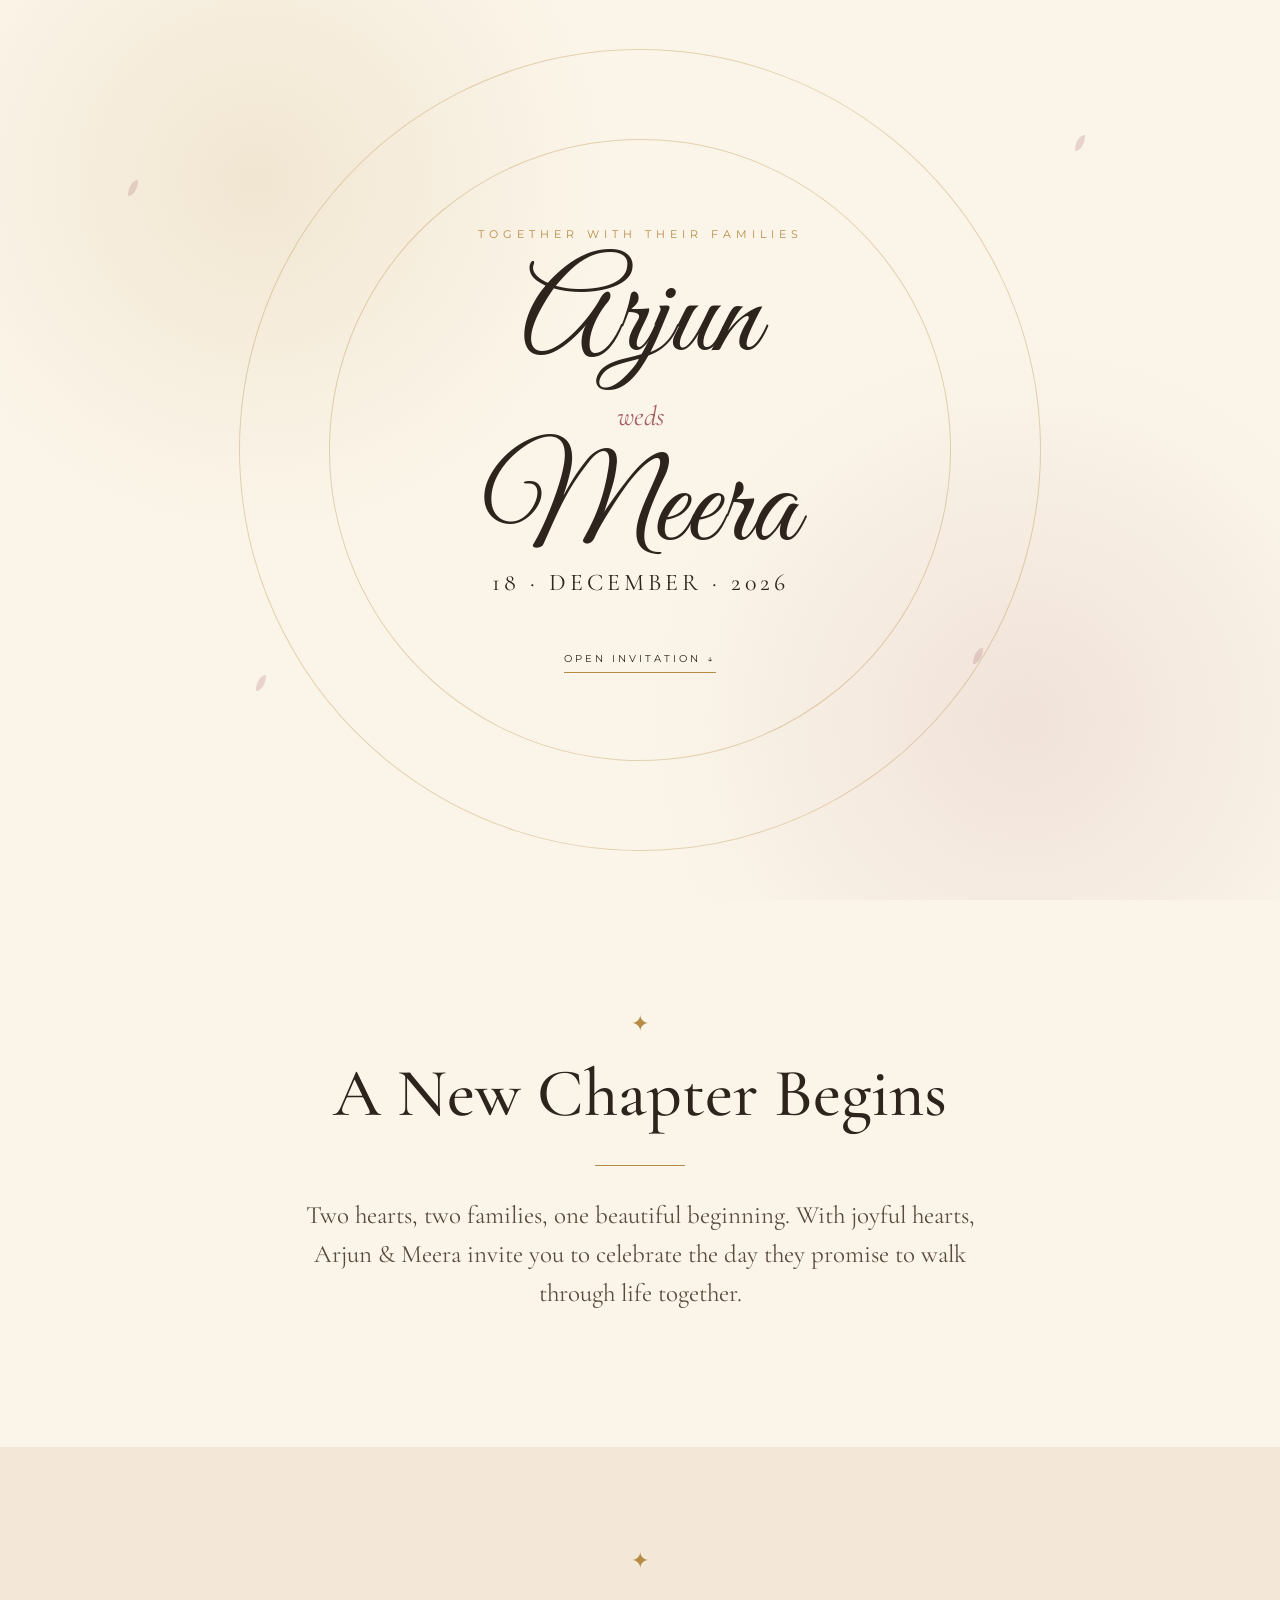
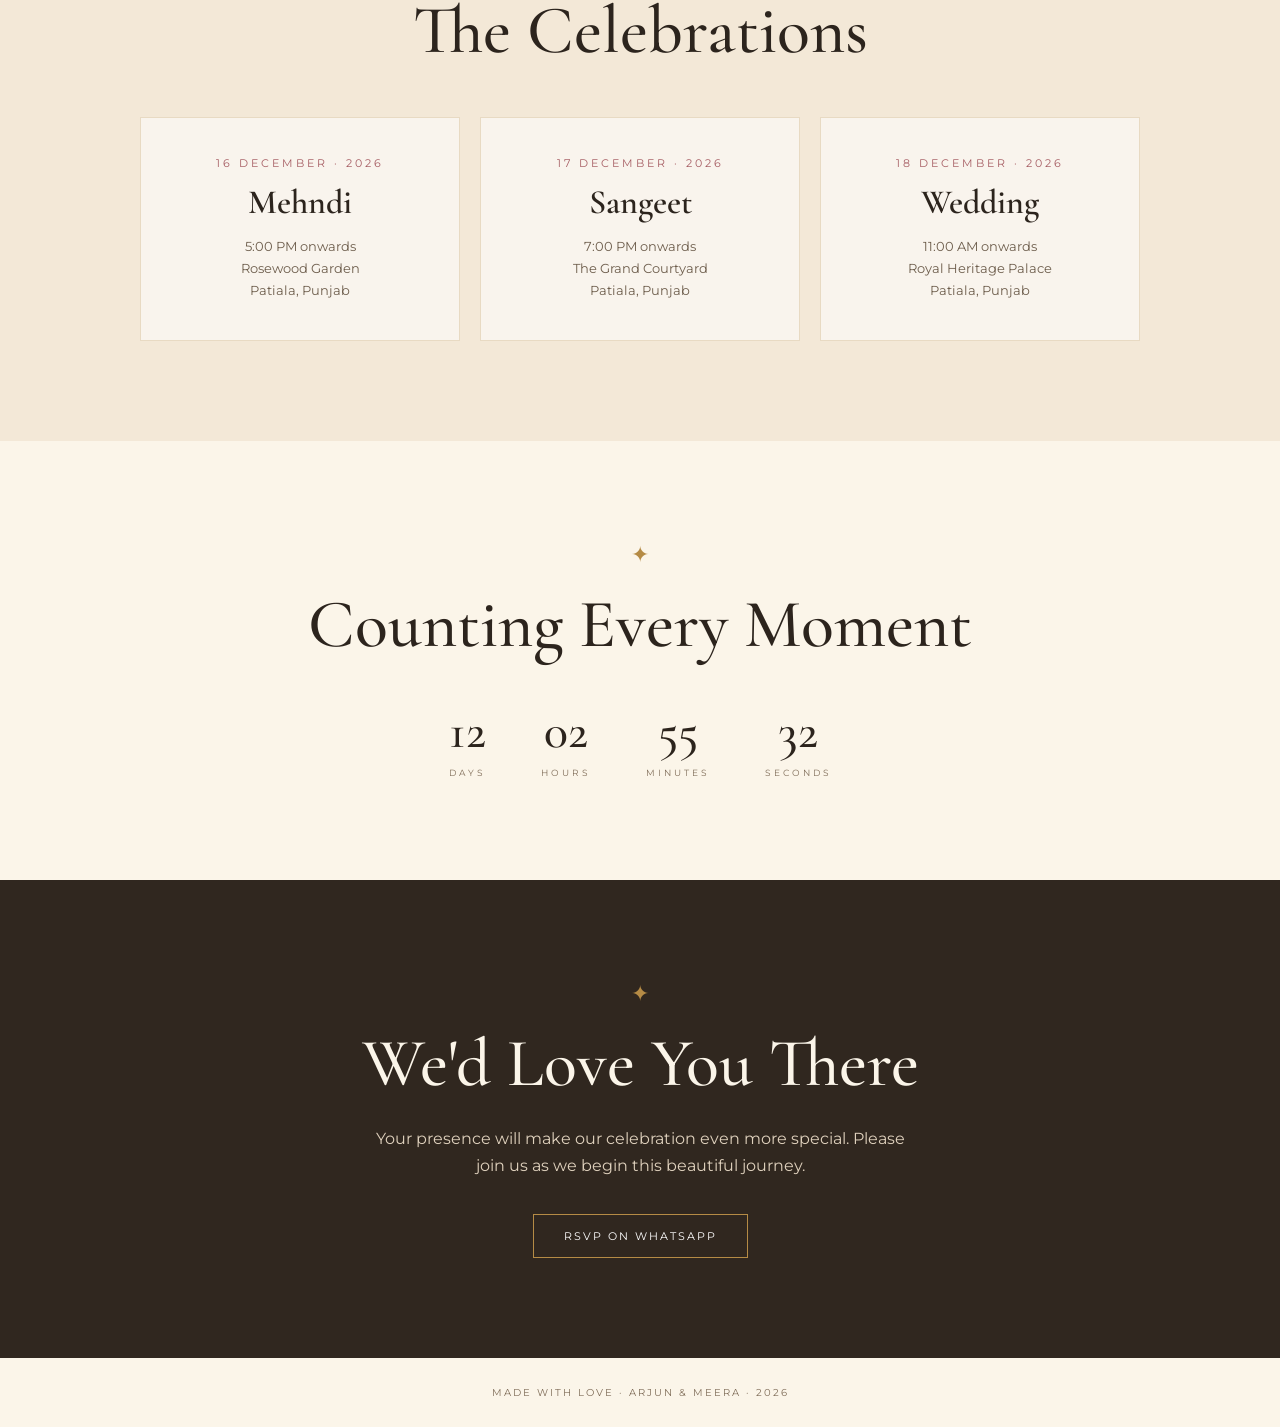
==== index.html @ fa0c32ab "Add files via upload" ====
<!DOCTYPE html>
<html lang="en">
<head>
<meta charset="UTF-8">
<meta name="viewport" content="width=device-width, initial-scale=1.0">
<title>Arjun Weds Meera — Wedding Invitation</title>
<link rel="preconnect" href="https://fonts.googleapis.com">
<link rel="preconnect" href="https://fonts.gstatic.com" crossorigin>
<link href="https://fonts.googleapis.com/css2?family=Cormorant+Garamond:wght@400;500;600;700&family=Great+Vibes&family=Montserrat:wght@400;500;600&display=swap" rel="stylesheet">
<style>
:root{
  --cream:#fbf5e9; --ink:#2c241d; --gold:#b58b45; --rose:#a65d63;
}
*{box-sizing:border-box;margin:0;padding:0}
html{scroll-behavior:smooth}
body{font-family:Montserrat,sans-serif;color:var(--ink);background:var(--cream);overflow-x:hidden}
section{position:relative}
.cover{
  min-height:100vh;display:flex;align-items:center;justify-content:center;text-align:center;
  background:
    radial-gradient(circle at 20% 20%,rgba(181,139,69,.14),transparent 28%),
    radial-gradient(circle at 80% 80%,rgba(166,93,99,.12),transparent 30%),
    var(--cream);
  overflow:hidden;
}
.cover:before,.cover:after{
  content:"";position:absolute;border:1px solid rgba(181,139,69,.35);border-radius:50%;
  width:72vw;height:72vw;max-width:800px;max-height:800px;
}
.cover:before{transform:rotate(18deg)}
.cover:after{width:55vw;height:55vw;max-width:620px;max-height:620px;transform:rotate(-18deg)}
.petal{position:absolute;width:10px;height:16px;background:rgba(166,93,99,.22);border-radius:100% 0 100% 0;animation:float 9s linear infinite}
.p1{left:10%;top:20%}.p2{left:84%;top:15%;animation-delay:2s}.p3{left:20%;top:75%;animation-delay:4s}.p4{left:76%;top:72%;animation-delay:1s}
@keyframes float{0%{transform:translateY(20px) rotate(0);opacity:0}20%{opacity:1}100%{transform:translateY(-120px) rotate(220deg);opacity:0}}
.content{position:relative;z-index:2;padding:30px;animation:rise 1.4s ease both}
@keyframes rise{from{opacity:0;transform:translateY(25px)}to{opacity:1;transform:none}}
.kicker{letter-spacing:5px;text-transform:uppercase;font-size:11px;color:var(--gold);margin-bottom:22px}
.names{font-family:"Great Vibes",cursive;font-size:clamp(64px,11vw,128px);line-height:.9;font-weight:400}
.weds{font-family:"Cormorant Garamond",serif;font-size:28px;font-style:italic;margin:20px 0;color:var(--rose)}
.date{font-family:"Cormorant Garamond",serif;font-size:24px;letter-spacing:4px}
.scroll{display:inline-block;margin-top:55px;text-decoration:none;color:var(--ink);font-size:10px;letter-spacing:3px;text-transform:uppercase;border-bottom:1px solid var(--gold);padding-bottom:7px}
.story{padding:110px 20px;text-align:center;max-width:900px;margin:auto}
.ornament{color:var(--gold);font-size:22px;margin-bottom:15px}
h2{font-family:"Cormorant Garamond",serif;font-size:clamp(42px,7vw,68px);font-weight:500}
.lead{font-family:"Cormorant Garamond",serif;font-size:25px;line-height:1.55;max-width:680px;margin:25px auto;color:#594b3d}
.divider{width:90px;height:1px;background:var(--gold);margin:30px auto}
.events{background:#f3e8d7;padding:100px 20px;text-align:center}
.event-grid{max-width:1000px;margin:45px auto 0;display:grid;grid-template-columns:repeat(3,1fr);gap:20px}
.card{background:rgba(255,255,255,.55);padding:38px 20px;border:1px solid rgba(181,139,69,.25);transition:.3s}
.card:hover{transform:translateY(-6px);box-shadow:0 15px 35px rgba(60,40,20,.08)}
.card .day{font-size:11px;letter-spacing:3px;color:var(--rose)}
.card h3{font-family:"Cormorant Garamond",serif;font-size:34px;font-weight:600;margin:12px 0}
.card p{font-size:13px;line-height:1.7;color:#6d5d4c}
.countdown{padding:100px 20px;text-align:center}
.timer{display:flex;justify-content:center;gap:clamp(12px,5vw,55px);margin-top:35px}
.unit strong{font-family:"Cormorant Garamond",serif;font-size:50px;font-weight:500;display:block}
.unit span{font-size:9px;letter-spacing:3px;text-transform:uppercase;color:#806e5a}
.rsvp{padding:100px 20px;text-align:center;background:#30271f;color:#fbf5e9}
.rsvp h2{color:#fbf5e9}
.rsvp p{max-width:560px;margin:20px auto;line-height:1.7;color:#dfd1bd}
.btn{display:inline-block;margin-top:15px;padding:14px 30px;border:1px solid var(--gold);color:#fff;text-decoration:none;font-size:11px;letter-spacing:2px;text-transform:uppercase;transition:.3s}
.btn:hover{background:var(--gold)}
footer{text-align:center;padding:28px;font-size:10px;letter-spacing:2px;color:#806e5a}
@media(max-width:700px){.event-grid{grid-template-columns:1fr}.timer{gap:18px}.unit strong{font-size:40px}.names{font-size:72px}}
</style>
</head>
<body>

<section class="cover" id="home">
  <span class="petal p1"></span><span class="petal p2"></span><span class="petal p3"></span><span class="petal p4"></span>
  <div class="content">
    <div class="kicker">Together with their families</div>
    <div class="names">Arjun</div>
    <div class="weds">weds</div>
    <div class="names">Meera</div>
    <div class="date">18 · DECEMBER · 2026</div>
    <a class="scroll" href="#story">Open Invitation ↓</a>
  </div>
</section>

<section class="story" id="story">
  <div class="ornament">✦</div>
  <h2>A New Chapter Begins</h2>
  <div class="divider"></div>
  <p class="lead">
    Two hearts, two families, one beautiful beginning.
    With joyful hearts, Arjun & Meera invite you to celebrate
    the day they promise to walk through life together.
  </p>
</section>

<section class="events" id="events">
  <div class="ornament">✦</div>
  <h2>The Celebrations</h2>
  <div class="event-grid">
    <article class="card">
      <div class="day">16 DECEMBER · 2026</div>
      <h3>Mehndi</h3>
      <p>5:00 PM onwards<br>Rosewood Garden<br>Patiala, Punjab</p>
    </article>
    <article class="card">
      <div class="day">17 DECEMBER · 2026</div>
      <h3>Sangeet</h3>
      <p>7:00 PM onwards<br>The Grand Courtyard<br>Patiala, Punjab</p>
    </article>
    <article class="card">
      <div class="day">18 DECEMBER · 2026</div>
      <h3>Wedding</h3>
      <p>11:00 AM onwards<br>Royal Heritage Palace<br>Patiala, Punjab</p>
    </article>
  </div>
</section>

<section class="countdown">
  <div class="ornament">✦</div>
  <h2>Counting Every Moment</h2>
  <div class="timer">
    <div class="unit"><strong id="days">00</strong><span>Days</span></div>
    <div class="unit"><strong id="hours">00</strong><span>Hours</span></div>
    <div class="unit"><strong id="mins">00</strong><span>Minutes</span></div>
    <div class="unit"><strong id="secs">00</strong><span>Seconds</span></div>
  </div>
</section>

<section class="rsvp">
  <div class="ornament">✦</div>
  <h2>We'd Love You There</h2>
  <p>Your presence will make our celebration even more special. Please join us as we begin this beautiful journey.</p>
  <a class="btn" href="https://wa.me/919999999999?text=Hello%20Arjun%20%26%20Meera!%20I%27d%20love%20to%20RSVP%20for%20your%20wedding." target="_blank">RSVP on WhatsApp</a>
</section>

<footer>MADE WITH LOVE · ARJUN & MEERA · 2026</footer>

<script>
const target = new Date("2026-12-18T11:00:00+05:30").getTime();
function tick(){
  const now = Date.now(), diff = Math.max(0,target-now);
  const d=Math.floor(diff/86400000), h=Math.floor(diff%86400000/3600000),
        m=Math.floor(diff%3600000/60000), s=Math.floor(diff%60000/1000);
  document.getElementById("days").textContent=String(d).padStart(2,"0");
  document.getElementById("hours").textContent=String(h).padStart(2,"0");
  document.getElementById("mins").textContent=String(m).padStart(2,"0");
  document.getElementById("secs").textContent=String(s).padStart(2,"0");
}
tick(); setInterval(tick,1000);
</script>
</body>
</html>
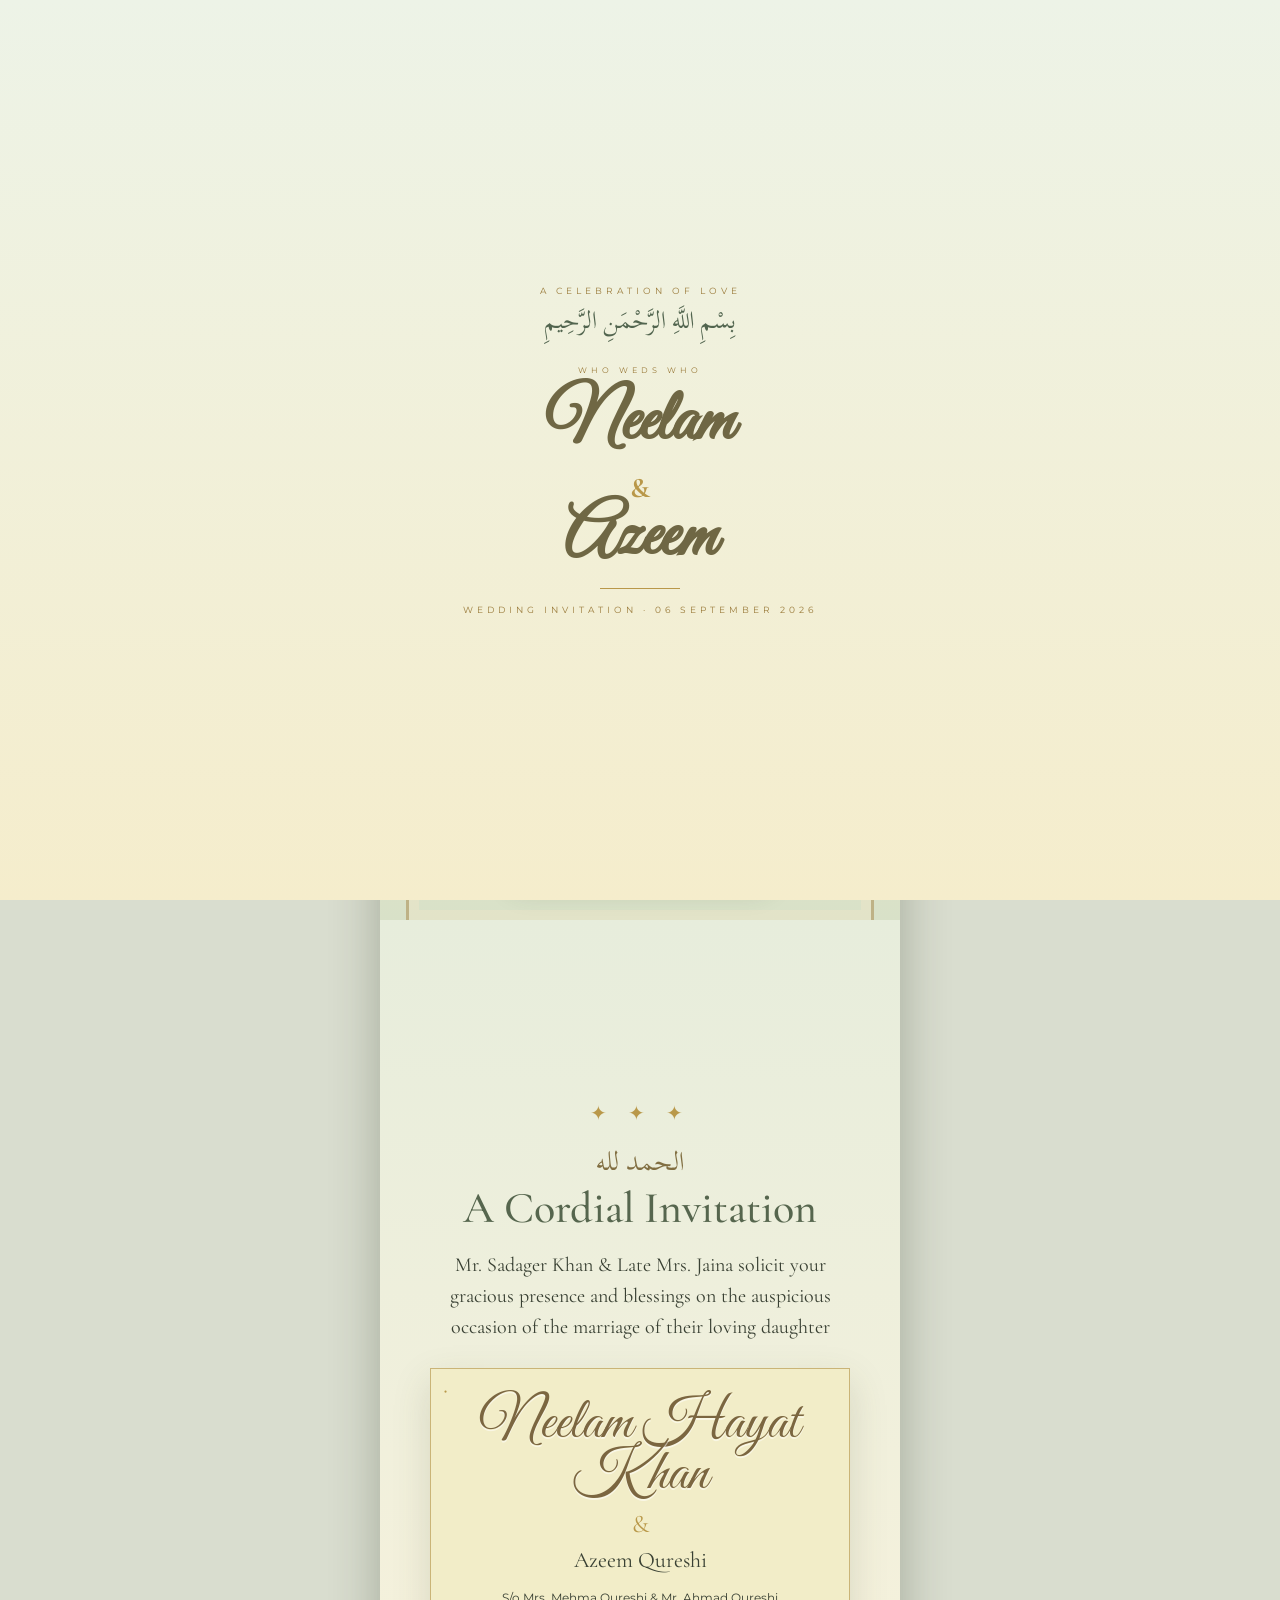
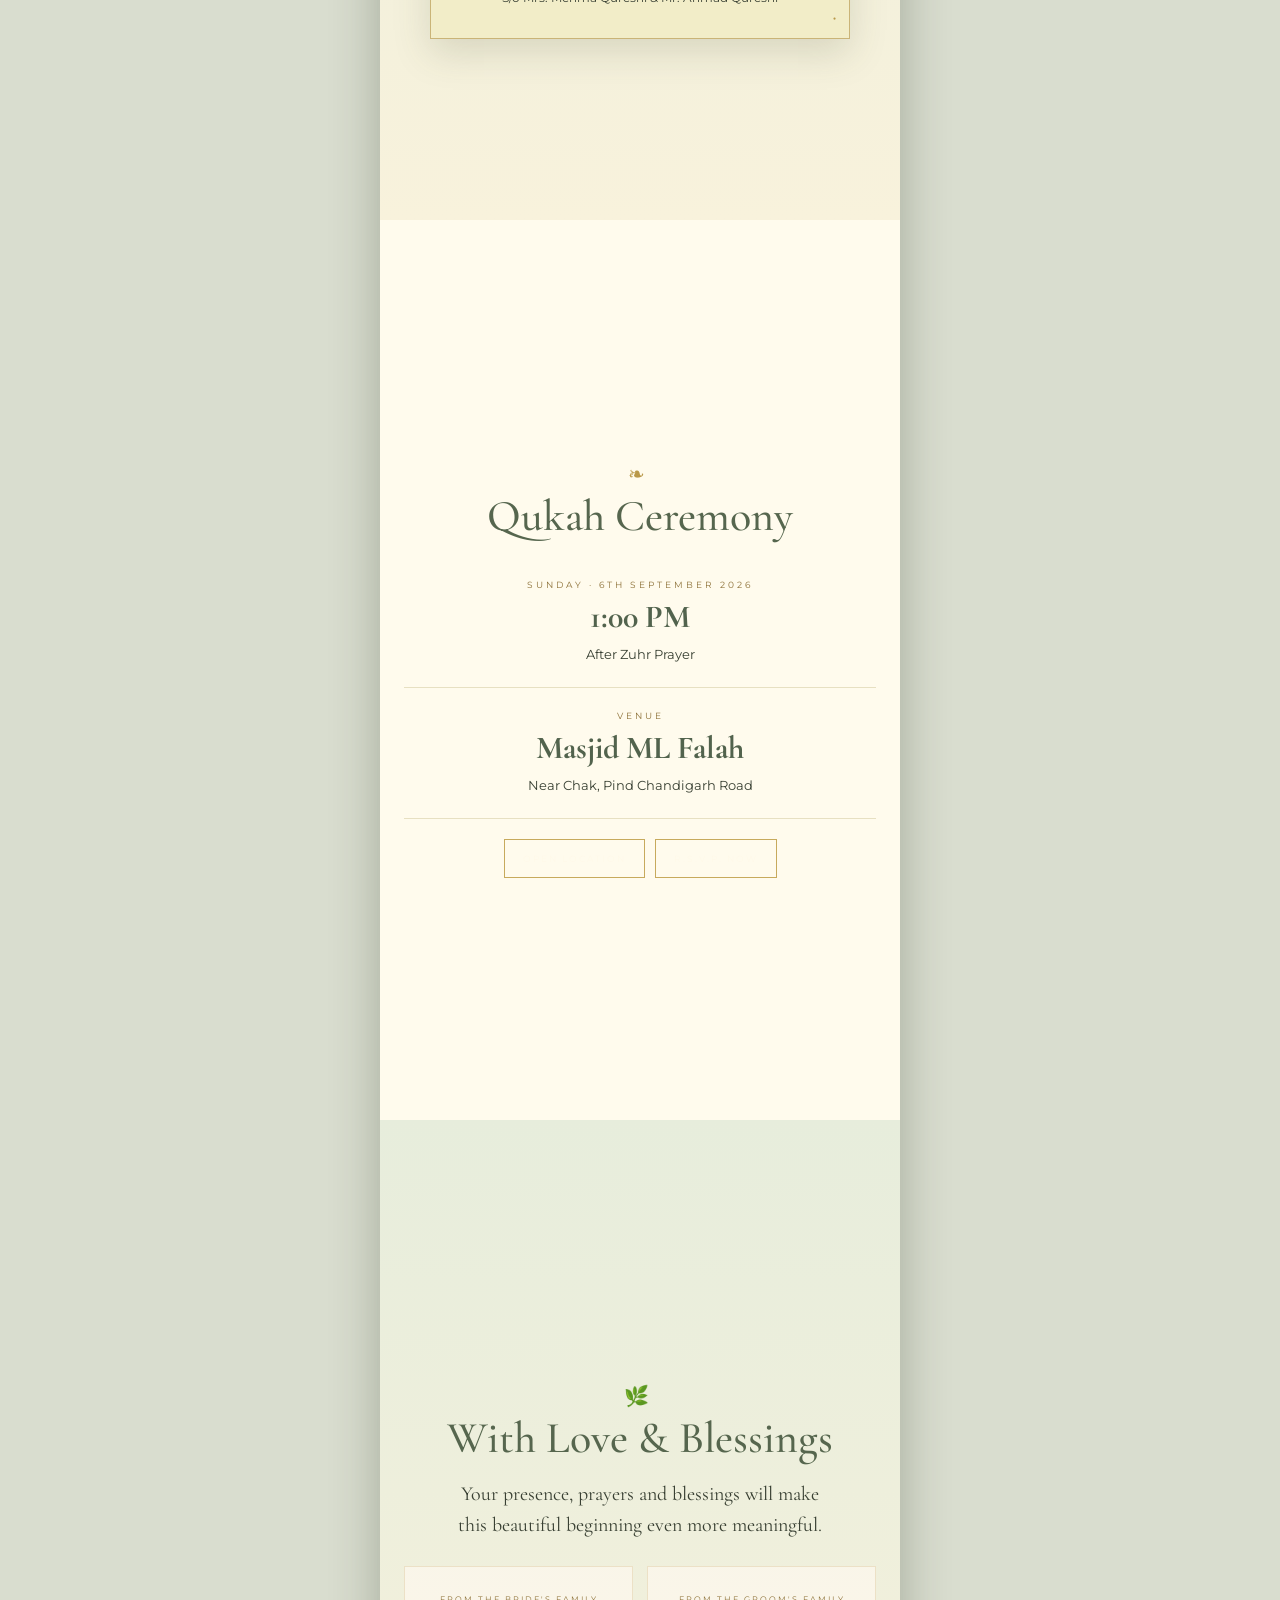
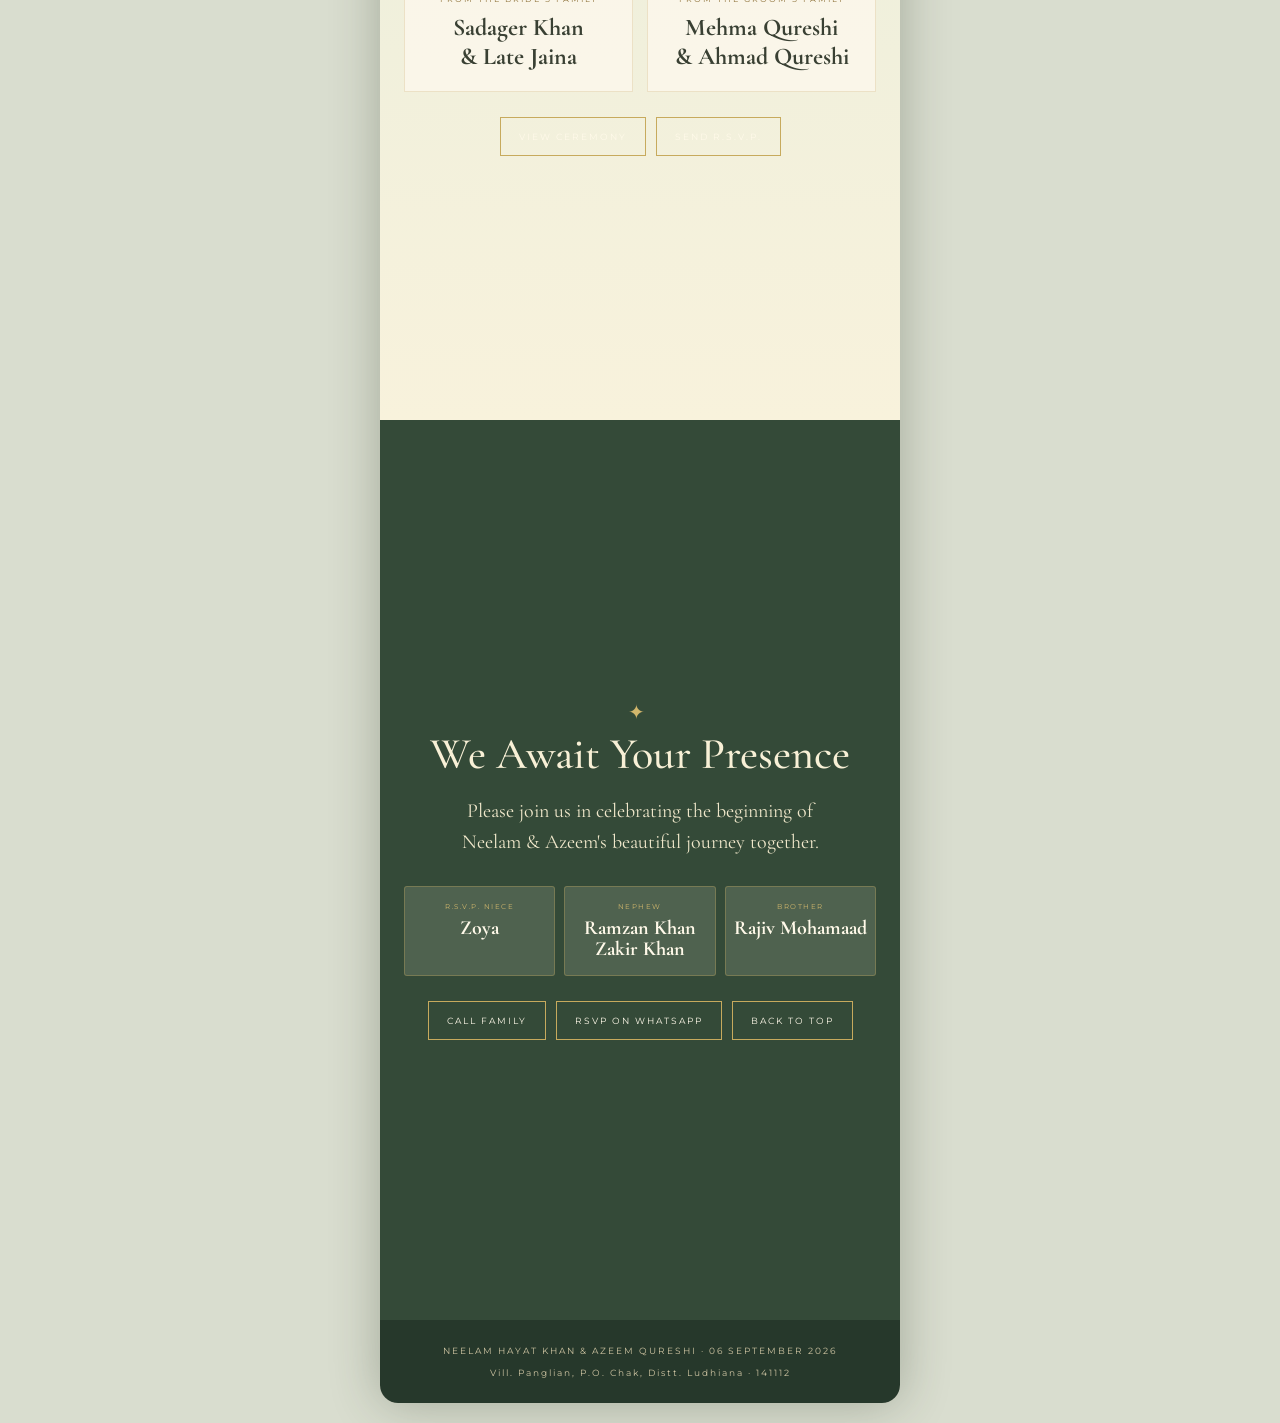
==== commit b876f2e7: "Add files via upload" ====
--- a/index.html
+++ b/index.html
@@ -3,146 +3,366 @@
 <head>
 <meta charset="UTF-8">
 <meta name="viewport" content="width=device-width, initial-scale=1.0">
-<title>Arjun Weds Meera — Wedding Invitation</title>
+<title>Neelam Hayat Khan & Azeem Qureshi — Wedding Invitation</title>
+<meta name="theme-color" content="#e9e1b7">
 <link rel="preconnect" href="https://fonts.googleapis.com">
 <link rel="preconnect" href="https://fonts.gstatic.com" crossorigin>
-<link href="https://fonts.googleapis.com/css2?family=Cormorant+Garamond:wght@400;500;600;700&family=Great+Vibes&family=Montserrat:wght@400;500;600&display=swap" rel="stylesheet">
+<link href="https://fonts.googleapis.com/css2?family=Cormorant+Garamond:wght@400;500;600;700&family=Great+Vibes&family=Montserrat:wght@400;500;600&family=Scheherazade+New:wght@400;500;600&display=swap" rel="stylesheet">
 <style>
 :root{
-  --cream:#fbf5e9; --ink:#2c241d; --gold:#b58b45; --rose:#a65d63;
-}
-*{box-sizing:border-box;margin:0;padding:0}
+  --sage:#7f8e73; --deep:#314737; --leaf:#536d52; --gold:#b99849;
+  --cream:#fffbed; --paper:#f1edc9; --ink:#394033; --pink:#d8a0a0;
+}
+*{box-sizing:border-box}
 html{scroll-behavior:smooth}
-body{font-family:Montserrat,sans-serif;color:var(--ink);background:var(--cream);overflow-x:hidden}
-section{position:relative}
-.cover{
-  min-height:100vh;display:flex;align-items:center;justify-content:center;text-align:center;
+body{margin:0;background:#d9ddcf;color:var(--ink);font-family:Montserrat,sans-serif;overflow-x:hidden}
+button,a{font:inherit}
+.invite{max-width:520px;margin:auto;background:var(--cream);box-shadow:0 0 50px #33402c55;overflow:hidden}
+section{position:relative;min-height:100svh;display:flex;align-items:center;justify-content:center;overflow:hidden}
+.hero{
+  min-height:100svh;
   background:
-    radial-gradient(circle at 20% 20%,rgba(181,139,69,.14),transparent 28%),
-    radial-gradient(circle at 80% 80%,rgba(166,93,99,.12),transparent 30%),
-    var(--cream);
-  overflow:hidden;
-}
-.cover:before,.cover:after{
-  content:"";position:absolute;border:1px solid rgba(181,139,69,.35);border-radius:50%;
-  width:72vw;height:72vw;max-width:800px;max-height:800px;
-}
-.cover:before{transform:rotate(18deg)}
-.cover:after{width:55vw;height:55vw;max-width:620px;max-height:620px;transform:rotate(-18deg)}
-.petal{position:absolute;width:10px;height:16px;background:rgba(166,93,99,.22);border-radius:100% 0 100% 0;animation:float 9s linear infinite}
-.p1{left:10%;top:20%}.p2{left:84%;top:15%;animation-delay:2s}.p3{left:20%;top:75%;animation-delay:4s}.p4{left:76%;top:72%;animation-delay:1s}
-@keyframes float{0%{transform:translateY(20px) rotate(0);opacity:0}20%{opacity:1}100%{transform:translateY(-120px) rotate(220deg);opacity:0}}
-.content{position:relative;z-index:2;padding:30px;animation:rise 1.4s ease both}
-@keyframes rise{from{opacity:0;transform:translateY(25px)}to{opacity:1;transform:none}}
-.kicker{letter-spacing:5px;text-transform:uppercase;font-size:11px;color:var(--gold);margin-bottom:22px}
-.names{font-family:"Great Vibes",cursive;font-size:clamp(64px,11vw,128px);line-height:.9;font-weight:400}
-.weds{font-family:"Cormorant Garamond",serif;font-size:28px;font-style:italic;margin:20px 0;color:var(--rose)}
-.date{font-family:"Cormorant Garamond",serif;font-size:24px;letter-spacing:4px}
-.scroll{display:inline-block;margin-top:55px;text-decoration:none;color:var(--ink);font-size:10px;letter-spacing:3px;text-transform:uppercase;border-bottom:1px solid var(--gold);padding-bottom:7px}
-.story{padding:110px 20px;text-align:center;max-width:900px;margin:auto}
-.ornament{color:var(--gold);font-size:22px;margin-bottom:15px}
-h2{font-family:"Cormorant Garamond",serif;font-size:clamp(42px,7vw,68px);font-weight:500}
-.lead{font-family:"Cormorant Garamond",serif;font-size:25px;line-height:1.55;max-width:680px;margin:25px auto;color:#594b3d}
-.divider{width:90px;height:1px;background:var(--gold);margin:30px auto}
-.events{background:#f3e8d7;padding:100px 20px;text-align:center}
-.event-grid{max-width:1000px;margin:45px auto 0;display:grid;grid-template-columns:repeat(3,1fr);gap:20px}
-.card{background:rgba(255,255,255,.55);padding:38px 20px;border:1px solid rgba(181,139,69,.25);transition:.3s}
-.card:hover{transform:translateY(-6px);box-shadow:0 15px 35px rgba(60,40,20,.08)}
-.card .day{font-size:11px;letter-spacing:3px;color:var(--rose)}
-.card h3{font-family:"Cormorant Garamond",serif;font-size:34px;font-weight:600;margin:12px 0}
-.card p{font-size:13px;line-height:1.7;color:#6d5d4c}
-.countdown{padding:100px 20px;text-align:center}
-.timer{display:flex;justify-content:center;gap:clamp(12px,5vw,55px);margin-top:35px}
-.unit strong{font-family:"Cormorant Garamond",serif;font-size:50px;font-weight:500;display:block}
-.unit span{font-size:9px;letter-spacing:3px;text-transform:uppercase;color:#806e5a}
-.rsvp{padding:100px 20px;text-align:center;background:#30271f;color:#fbf5e9}
-.rsvp h2{color:#fbf5e9}
-.rsvp p{max-width:560px;margin:20px auto;line-height:1.7;color:#dfd1bd}
-.btn{display:inline-block;margin-top:15px;padding:14px 30px;border:1px solid var(--gold);color:#fff;text-decoration:none;font-size:11px;letter-spacing:2px;text-transform:uppercase;transition:.3s}
-.btn:hover{background:var(--gold)}
-footer{text-align:center;padding:28px;font-size:10px;letter-spacing:2px;color:#806e5a}
-@media(max-width:700px){.event-grid{grid-template-columns:1fr}.timer{gap:18px}.unit strong{font-size:40px}.names{font-size:72px}}
+    radial-gradient(circle at 50% 30%,#fffbe8 0 14%,transparent 38%),
+    linear-gradient(180deg,#dbe8e1 0%,#f4e9c8 48%,#d8e1c8 100%);
+}
+.hero:before{
+  content:"";position:absolute;inset:8% 5% 0;
+  border:3px solid #a88a4d88;border-bottom:0;border-radius:48% 48% 0 0;
+  box-shadow:inset 0 0 0 10px #f5e7c555;
+}
+.arch{
+  position:absolute;bottom:-4%;width:84%;height:64%;border:20px solid #735c4d;
+  border-bottom:0;border-radius:48% 48% 0 0;opacity:.92;
+  box-shadow:inset 0 0 0 4px #a98a66,0 0 0 2px #4d493b55;
+}
+.arch:after{content:"";position:absolute;inset:20px 25px 0;background:linear-gradient(#fffef0aa,#f1e3b8);border-radius:45% 45% 0 0}
+.vines{position:absolute;inset:0;pointer-events:none}
+.vines span{position:absolute;font-size:24px;opacity:.62;filter:drop-shadow(0 3px 3px #30442d44);animation:sway 4s ease-in-out infinite}
+.v1{left:2%;top:12%}.v2{left:5%;top:43%;animation-delay:1s}.v3{right:2%;top:13%;animation-delay:2s}.v4{right:5%;top:44%;animation-delay:.5s}
+@keyframes sway{0%,100%{transform:rotate(-4deg) translateY(0)}50%{transform:rotate(5deg) translateY(-7px)}}
+.peacock{position:absolute;font-size:48px;opacity:.78;z-index:3;animation:bird 5s ease-in-out infinite}
+.p1{right:4%;bottom:17%}.p2{left:3%;bottom:26%;animation-delay:1.5s}
+@keyframes bird{0%,100%{transform:translateY(0) rotate(-2deg)}50%{transform:translateY(-10px) rotate(2deg)}}
+.butterfly{position:absolute;z-index:5;font-size:17px;opacity:.62;animation:fly 7s linear infinite}
+.b1{left:10%;top:16%}.b2{right:11%;top:31%;animation-delay:2s}.b3{left:73%;top:58%;animation-delay:4s}
+@keyframes fly{0%{transform:translate(0,0) rotate(0);opacity:0}15%{opacity:1}50%{transform:translate(35px,-70px) rotate(20deg)}100%{transform:translate(-20px,-170px) rotate(-20deg);opacity:0}}
+.hero-content{position:relative;z-index:10;text-align:center;padding:30px 22px 70px;margin-top:-5px;max-width:440px}
+.bismillah{font-family:"Scheherazade New",serif;font-size:24px;color:#52654f;margin-bottom:15px}
+.kicker{font-size:8px;letter-spacing:3px;text-transform:uppercase;color:#9a7b38}
+.quote{font-family:"Cormorant Garamond",serif;font-size:16px;font-style:italic;line-height:1.5;margin:12px auto 20px;max-width:300px}
+.names{font-family:"Great Vibes",cursive;font-size:clamp(52px,13vw,82px);line-height:.88;color:#7b6640;text-shadow:0 2px #fff8}
+.amp{font-family:"Cormorant Garamond",serif;font-size:25px;color:#b99849;margin:8px 0}
+.date{font-family:"Cormorant Garamond",serif;letter-spacing:3px;font-size:16px;color:#53624d;margin-top:17px}
+.open{
+  margin-top:32px;padding:13px 25px;border:1px solid var(--gold);background:#fff8e9cc;
+  color:#5d573d;letter-spacing:2px;text-transform:uppercase;font-size:9px;cursor:pointer;
+  transition:.3s;box-shadow:0 8px 25px #665a3630
+}
+.open:hover{transform:translateY(-3px);background:#fffdf4}
+.section{padding:88px 24px;background:var(--cream);text-align:center}
+.section.green{background:linear-gradient(180deg,#e7eddc,#f8f2dc)}
+.orn{color:var(--gold);font-size:20px;letter-spacing:8px;margin-bottom:10px}
+h2{font-family:"Cormorant Garamond",serif;font-size:44px;font-weight:500;line-height:.95;color:#56664e;margin:0 0 20px}
+.urdu{font-family:"Scheherazade New",serif;font-size:26px;color:#816f42}
+.copy{font-family:"Cormorant Garamond",serif;font-size:20px;line-height:1.55;max-width:390px;margin:auto}
+.card{
+  margin:25px auto 0;max-width:420px;padding:30px 24px;background:#f2edc8;
+  border:1px solid #b79850aa;box-shadow:0 14px 35px #4c54352b;position:relative
+}
+.card:before,.card:after{content:"·";position:absolute;color:#b99849;font-size:20px}.card:before{left:12px;top:9px}.card:after{right:12px;bottom:9px}
+.event{padding:22px 8px;border-bottom:1px solid #b8a96d55}.event:last-child{border:0}
+.event .label{font-size:9px;letter-spacing:3px;text-transform:uppercase;color:#8d7138}
+.event h3{font-family:"Cormorant Garamond",serif;font-size:32px;margin:7px 0;color:#52634d}
+.event p{font-size:13px;line-height:1.7;margin:0}
+.family-grid{display:grid;grid-template-columns:1fr 1fr;gap:14px;margin-top:25px}
+.family{padding:20px 10px;background:#fffaf0aa;border:1px solid #b9984938}
+.family small{font-size:8px;letter-spacing:2px;text-transform:uppercase;color:#8d7138}
+.family strong{display:block;font-family:"Cormorant Garamond",serif;font-size:24px;margin-top:7px}
+.rsvp{background:#344a38;color:#fff9e9;text-align:center;padding:80px 24px}
+.rsvp h2{color:#f8f0d6}
+.rsvp .copy{color:#efe7ca}
+.btnrow{display:flex;gap:10px;justify-content:center;flex-wrap:wrap;margin-top:25px}
+.btn{padding:13px 18px;border:1px solid #c7aa5d;color:#fff9e9;text-decoration:none;font-size:9px;letter-spacing:2px;text-transform:uppercase}
+.footer{text-align:center;padding:25px;background:#26382b;color:#cfc5a3;font-size:9px;letter-spacing:2px}
+.reveal{opacity:0;transform:translateY(35px);transition:opacity .9s ease,transform .9s ease}.reveal.show{opacity:1;transform:none}
+.petals{position:absolute;inset:0;pointer-events:none;z-index:30;overflow:hidden}.petal{position:absolute;top:-30px;font-size:11px;opacity:.52;animation:fall linear forwards}
+@keyframes fall{to{transform:translate3d(var(--drift),110vh,0) rotate(520deg);opacity:0}}
+.welcome{position:fixed;inset:0;background:linear-gradient(180deg,#edf3e7,#f5edcc);z-index:1000;display:flex;align-items:center;justify-content:center;text-align:center;overflow:hidden;transition:opacity 1.1s,visibility 1.1s}
+.welcome.hide{opacity:0;visibility:hidden}
+.welcome-inner{position:relative;z-index:3;padding:35px}
+.welcome .mini{font-size:9px;letter-spacing:4px;color:#9b7c3c;text-transform:uppercase}
+.welcome h1{font-family:"Great Vibes",cursive;font-size:72px;line-height:.8;color:#6f6744;margin:20px 0}
+.burst{position:absolute;left:50%;top:50%;font-size:22px;animation:burst 1.7s cubic-bezier(.2,.7,.2,1) forwards;opacity:0}
+@keyframes burst{0%{transform:translate(-50%,-50%) scale(.2);opacity:0}15%{opacity:1}100%{transform:translate(calc(-50% + var(--x)),calc(-50% + var(--y))) rotate(var(--r));opacity:0}}
+.music{
+ position:fixed;right:18px;bottom:18px;z-index:900;width:43px;height:43px;border-radius:50%;
+ border:1px solid #b99849;background:#fff9e9e8;color:#806b3f;cursor:pointer;display:none
+}
+@media(min-width:700px){body{padding:20px}.invite{border-radius:18px}.music{right:calc(50% - 235px)}}
+
+/* Enhanced invitation animations */
+.hero-content{animation:heroFloat 6s ease-in-out infinite}
+.names{animation:nameGlow 4s ease-in-out infinite}
+.amp{animation:ampPulse 2.8s ease-in-out infinite}
+.open{animation:buttonFloat 3s ease-in-out infinite}
+.orn{animation:ornShimmer 3s ease-in-out infinite}
+.card,.family,.event{transition:transform .5s ease,box-shadow .5s ease}
+.card:hover,.family:hover,.event:hover{transform:translateY(-5px);box-shadow:0 16px 35px #4c54352b}
+.vines span{animation-duration:3.5s}
+.butterfly{animation-duration:8s}
+.peacock{animation-duration:4.5s}
+
+@keyframes heroFloat{
+  0%,100%{transform:translateY(0)}
+  50%{transform:translateY(-6px)}
+}
+@keyframes nameGlow{
+  0%,100%{text-shadow:0 2px #fff8}
+  50%{text-shadow:0 2px 14px #b9984938}
+}
+@keyframes ampPulse{
+  0%,100%{transform:scale(1)}
+  50%{transform:scale(1.12)}
+}
+@keyframes buttonFloat{
+  0%,100%{transform:translateY(0)}
+  50%{transform:translateY(-3px)}
+}
+@keyframes ornShimmer{
+  0%,100%{opacity:.65;transform:scale(1)}
+  50%{opacity:1;transform:scale(1.08)}
+}
+@media (prefers-reduced-motion:reduce){
+  *,*::before,*::after{animation-duration:.01ms!important;animation-iteration-count:1!important;scroll-behavior:auto!important}
+}
+
+
+.sparkles{position:absolute;inset:0;pointer-events:none;z-index:4}
+.sparkles span{position:absolute;color:#b99849;font-size:13px;opacity:0;animation:sparkle 4.5s ease-in-out infinite}
+.sparkles span:nth-child(1){left:18%;top:28%;animation-delay:.2s}
+.sparkles span:nth-child(2){left:78%;top:23%;animation-delay:1.1s}
+.sparkles span:nth-child(3){left:24%;top:70%;animation-delay:2s}
+.sparkles span:nth-child(4){left:70%;top:66%;animation-delay:2.8s}
+.sparkles span:nth-child(5){left:50%;top:18%;animation-delay:3.5s}
+@keyframes sparkle{
+  0%,100%{opacity:0;transform:scale(.5) rotate(0)}
+  35%{opacity:.8}
+  55%{opacity:1;transform:scale(1.25) rotate(90deg)}
+  75%{opacity:0;transform:scale(.7) rotate(180deg)}
+}
+
+
+/* Opening screen */
+.intro-screen{animation:introAppear 1.2s ease both}
+.weds-label{font-size:8px;letter-spacing:4px;color:#9b7c3c;margin-top:20px}
+.intro-names{font-family:"Great Vibes",cursive;font-size:70px;line-height:.72;color:#6f6744;margin:20px 0 18px;animation:introNames 1.6s ease both}
+.intro-names span{font-family:"Cormorant Garamond",serif;font-size:28px;color:#b99849}
+.intro-line{width:80px;height:1px;background:#b99849;margin:0 auto 15px;animation:lineGrow 1.5s ease .4s both}
+.intro-bottom{margin-top:5px}
+.quick-nav{position:fixed;left:50%;bottom:14px;transform:translateX(-50%);z-index:850;display:flex;gap:5px;padding:6px;background:#fff9e9e8;border:1px solid #b9984955;border-radius:30px;box-shadow:0 8px 25px #33402c22;backdrop-filter:blur(6px)}
+.quick-nav button{border:0;background:transparent;color:#655b3d;font-size:8px;letter-spacing:1px;text-transform:uppercase;padding:8px 9px;cursor:pointer;border-radius:20px;transition:.25s}
+.quick-nav button:hover{background:#efe5c5;transform:translateY(-2px)}
+.rsvp-family{display:grid;grid-template-columns:repeat(3,1fr);gap:9px;margin:28px 0 5px}
+.rsvp-person{padding:15px 7px;background:#fff9e922;border:1px solid #c7aa5d55;border-radius:3px;transition:.4s}
+.rsvp-person:hover{transform:translateY(-5px);background:#fff9e933;box-shadow:0 10px 25px #15241844}
+.rsvp-person span{display:block;font-size:7px;letter-spacing:1.5px;text-transform:uppercase;color:#d2b76c;margin-bottom:7px}
+.rsvp-person strong{font-family:"Cormorant Garamond",serif;font-size:20px;line-height:1.05}
+.action-btn{background:transparent;cursor:pointer}
+.ceremony-buttons{margin-top:20px}
+@media(max-width:430px){
+  .quick-nav{width:calc(100% - 22px);justify-content:center}
+  .quick-nav button{padding:8px 7px;font-size:7px}
+  .rsvp-family{grid-template-columns:1fr}
+  .intro-names{font-size:62px}
+}
+@keyframes introAppear{from{opacity:0;transform:translateY(18px)}to{opacity:1;transform:none}}
+@keyframes introNames{from{opacity:0;transform:scale(.75);letter-spacing:4px}to{opacity:1;transform:scale(1);letter-spacing:0}}
+@keyframes lineGrow{from{width:0;opacity:0}to{width:80px;opacity:1}}
+
+
+.scroll-progress{position:fixed;top:0;left:0;height:3px;width:0;background:#b99849;z-index:1200;transition:width .1s linear}
+
 </style>
 </head>
 <body>
-
-<section class="cover" id="home">
-  <span class="petal p1"></span><span class="petal p2"></span><span class="petal p3"></span><span class="petal p4"></span>
-  <div class="content">
-    <div class="kicker">Together with their families</div>
-    <div class="names">Arjun</div>
-    <div class="weds">weds</div>
-    <div class="names">Meera</div>
-    <div class="date">18 · DECEMBER · 2026</div>
-    <a class="scroll" href="#story">Open Invitation ↓</a>
+  <div class="scroll-progress" id="scrollProgress"></div>
+<div class="invite">
+  <div class="welcome" id="welcome">
+    <div class="welcome-inner intro-screen">
+      <div class="mini intro-top">A Celebration of Love</div>
+      <div class="bismillah intro-bismillah">بِسْمِ اللَّهِ الرَّحْمَنِ الرَّحِيمِ</div>
+      <div class="weds-label">WHO WEDS WHO</div>
+      <h1 class="intro-names">Neelam<br><span>&amp;</span><br>Azeem</h1>
+      <div class="intro-line"></div>
+      <div class="mini intro-bottom">Wedding Invitation · 06 September 2026</div>
+    </div>
   </div>
-</section>
-
-<section class="story" id="story">
-  <div class="ornament">✦</div>
-  <h2>A New Chapter Begins</h2>
-  <div class="divider"></div>
-  <p class="lead">
-    Two hearts, two families, one beautiful beginning.
-    With joyful hearts, Arjun & Meera invite you to celebrate
-    the day they promise to walk through life together.
-  </p>
-</section>
-
-<section class="events" id="events">
-  <div class="ornament">✦</div>
-  <h2>The Celebrations</h2>
-  <div class="event-grid">
-    <article class="card">
-      <div class="day">16 DECEMBER · 2026</div>
-      <h3>Mehndi</h3>
-      <p>5:00 PM onwards<br>Rosewood Garden<br>Patiala, Punjab</p>
-    </article>
-    <article class="card">
-      <div class="day">17 DECEMBER · 2026</div>
-      <h3>Sangeet</h3>
-      <p>7:00 PM onwards<br>The Grand Courtyard<br>Patiala, Punjab</p>
-    </article>
-    <article class="card">
-      <div class="day">18 DECEMBER · 2026</div>
-      <h3>Wedding</h3>
-      <p>11:00 AM onwards<br>Royal Heritage Palace<br>Patiala, Punjab</p>
-    </article>
-  </div>
-</section>
-
-<section class="countdown">
-  <div class="ornament">✦</div>
-  <h2>Counting Every Moment</h2>
-  <div class="timer">
-    <div class="unit"><strong id="days">00</strong><span>Days</span></div>
-    <div class="unit"><strong id="hours">00</strong><span>Hours</span></div>
-    <div class="unit"><strong id="mins">00</strong><span>Minutes</span></div>
-    <div class="unit"><strong id="secs">00</strong><span>Seconds</span></div>
-  </div>
-</section>
-
-<section class="rsvp">
-  <div class="ornament">✦</div>
-  <h2>We'd Love You There</h2>
-  <p>Your presence will make our celebration even more special. Please join us as we begin this beautiful journey.</p>
-  <a class="btn" href="https://wa.me/919999999999?text=Hello%20Arjun%20%26%20Meera!%20I%27d%20love%20to%20RSVP%20for%20your%20wedding." target="_blank">RSVP on WhatsApp</a>
-</section>
-
-<footer>MADE WITH LOVE · ARJUN & MEERA · 2026</footer>
+
+  <section class="hero" id="home">
+    <div class="vines">
+      <span class="v1">🌿🌸</span><span class="v2">🌿🌺</span>
+      <span class="v3">🌿🌸</span><span class="v4">🌿🌼</span>
+    </div>
+    <div class="butterfly b1">🦋</div><div class="butterfly b2">🦋</div><div class="butterfly b3">🦋</div>
+    <div class="sparkles" aria-hidden="true"><span>✦</span><span>·</span><span>✧</span><span>·</span><span>✦</span></div>
+    <div class="peacock p1">🦚</div><div class="peacock p2">🦚</div>
+    <div class="hero-content reveal">
+      <div class="bismillah">بِسْمِ اللَّهِ الرَّحْمَنِ الرَّحِيمِ</div>
+      <div class="kicker">And We created you in pairs · Quran 78:8</div>
+      <div class="quote">“And We created you in pairs.”</div>
+      <div class="names">Neelam</div>
+      <div class="amp">&amp;</div>
+      <div class="names">Azeem</div>
+      <div class="date">SUNDAY · 06 · SEPTEMBER · 2026</div>
+      <button class="open" onclick="document.getElementById('details').scrollIntoView({behavior:'smooth'})">Begin the Journey ↓</button>
+    </div>
+    <div class="petals" id="petals"></div>
+  </section>
+    <div class="quick-nav" aria-label="Invitation navigation">
+      <button onclick="goTo('home')">Home</button>
+      <button onclick="goTo('details')">Couple</button>
+      <button onclick="goTo('ceremony')">Ceremony</button>
+      <button onclick="goTo('rsvp')">R.S.V.P.</button>
+    </div>
+
+
+  <section class="section green" id="details">
+    <div class="reveal">
+      <div class="orn">✦ ✦ ✦</div>
+      <div class="urdu">الحمد لله</div>
+      <h2>A Cordial Invitation</h2>
+      <p class="copy">Mr. Sadager Khan &amp; Late Mrs. Jaina solicit your gracious presence and blessings on the auspicious occasion of the marriage of their loving daughter</p>
+      <div class="card">
+        <div class="names" style="font-size:58px">Neelam Hayat Khan</div>
+        <div class="amp">&amp;</div>
+        <div style="font-family:'Cormorant Garamond',serif;font-size:22px">Azeem Qureshi</div>
+        <p style="margin:15px 0 0;font-size:12px;line-height:1.7">S/o Mrs. Mehma Qureshi &amp; Mr. Ahmad Qureshi</p>
+      </div>
+    </div>
+  </section>
+
+  <section class="section" id="ceremony">
+    <div class="reveal" style="width:100%">
+      <div class="orn">❧</div>
+      <h2>Qukah Ceremony</h2>
+      <div class="event">
+        <div class="label">Sunday · 6th September 2026</div>
+        <h3>1:00 PM</h3>
+        <p>After Zuhr Prayer</p>
+      </div>
+      <div class="event">
+        <div class="label">Venue</div>
+        <h3>Masjid ML Falah</h3>
+        <p>Near Chak, Pind Chandigarh Road</p>
+      </div>
+      <div class="btnrow ceremony-buttons">
+        <a class="btn" href="https://www.google.com/maps/search/?api=1&query=Masjid+ML+Falah+Chak+Pind+Chandigarh+Road" target="_blank">Open Location</a>
+        <button class="btn action-btn" onclick="goTo('rsvp')">R.S.V.P. Now</button>
+      </div>
+    </div>
+  </section>
+
+  <section class="section green">
+    <div class="reveal" style="width:100%">
+      <div class="orn">🌿</div>
+      <h2>With Love &amp; Blessings</h2>
+      <p class="copy">Your presence, prayers and blessings will make this beautiful beginning even more meaningful.</p>
+      <div class="family-grid">
+        <div class="family"><small>From the bride's family</small><strong>Sadager Khan<br>&amp; Late Jaina</strong></div>
+        <div class="family"><small>From the groom's family</small><strong>Mehma Qureshi<br>&amp; Ahmad Qureshi</strong></div>
+      </div>
+      <div class="btnrow">
+        <button class="btn action-btn" onclick="goTo('ceremony')">View Ceremony</button>
+        <button class="btn action-btn" onclick="goTo('rsvp')">Send R.S.V.P.</button>
+      </div>
+    </div>
+  </section>
+
+  <section class="rsvp" id="rsvp">
+    <div class="reveal">
+      <div class="orn" style="color:#d2b76c">✦</div>
+      <h2>We Await Your Presence</h2>
+      <p class="copy">Please join us in celebrating the beginning of Neelam &amp; Azeem's beautiful journey together.</p>
+      <div class="rsvp-family">
+        <div class="rsvp-person"><span>R.S.V.P. Niece</span><strong>Zoya</strong></div>
+        <div class="rsvp-person"><span>Nephew</span><strong>Ramzan Khan Zakir Khan</strong></div>
+        <div class="rsvp-person"><span>Brother</span><strong>Rajiv Mohamaad</strong></div>
+      </div>
+      <div class="btnrow">
+        <a class="btn" href="tel:+916239679587">Call Family</a>
+        <a class="btn" href="https://wa.me/916239679587?text=Assalamualaikum%2C%20I%20would%20love%20to%20join%20Neelam%20%26%20Azeem%27s%20wedding%20celebration." target="_blank">RSVP on WhatsApp</a>
+        <button class="btn action-btn" onclick="goTo('home')">Back to Top</button>
+      </div>
+    </div>
+  </section>
+
+  <footer class="footer">
+    NEELAM HAYAT KHAN &amp; AZEEM QURESHI · 06 SEPTEMBER 2026<br><br>
+    Vill. Panglian, P.O. Chak, Distt. Ludhiana · 141112
+  </footer>
+</div>
 
 <script>
-const target = new Date("2026-12-18T11:00:00+05:30").getTime();
-function tick(){
-  const now = Date.now(), diff = Math.max(0,target-now);
-  const d=Math.floor(diff/86400000), h=Math.floor(diff%86400000/3600000),
-        m=Math.floor(diff%3600000/60000), s=Math.floor(diff%60000/1000);
-  document.getElementById("days").textContent=String(d).padStart(2,"0");
-  document.getElementById("hours").textContent=String(h).padStart(2,"0");
-  document.getElementById("mins").textContent=String(m).padStart(2,"0");
-  document.getElementById("secs").textContent=String(s).padStart(2,"0");
-}
-tick(); setInterval(tick,1000);
+const welcome=document.getElementById('welcome');
+const enter=document.getElementById('enter');
+const petals=document.getElementById('petals');
+
+function makeBurst(){
+  const symbols=['✿','❀','🌸','·','🍃'];
+  for(let i=0;i<28;i++){
+    const s=document.createElement('span'); s.className='burst';
+    s.textContent=symbols[i%symbols.length];
+    const a=Math.random()*Math.PI*2, d=150+Math.random()*330;
+    s.style.setProperty('--x',Math.cos(a)*d+'px');
+    s.style.setProperty('--y',Math.sin(a)*d+'px');
+    s.style.setProperty('--r',(Math.random()*700-350)+'deg');
+    s.style.animationDelay=(Math.random()*.22)+'s';
+    welcome.appendChild(s);
+  }
+}
+makeBurst();
+
+function fallPetals(count=12){
+  const symbols=['✿','❀','·','🍃'];
+  for(let i=0;i<count;i++){
+    const p=document.createElement('span'); p.className='petal';
+    p.textContent=symbols[Math.floor(Math.random()*symbols.length)];
+    p.style.left=(5+Math.random()*90)+'%';
+    p.style.fontSize=(7+Math.random()*7)+'px';
+    p.style.animationDuration=(8+Math.random()*7)+'s';
+    p.style.animationDelay=(Math.random()*3)+'s';
+    p.style.setProperty('--drift',(Math.random()*120-60)+'px');
+    petals.appendChild(p);
+    setTimeout(()=>p.remove(),18000);
+  }
+}
+let invitationStarted=false;
+function startInvitation(){
+  if(invitationStarted) return;
+  invitationStarted=true;
+  welcome.classList.add('hide');
+  window.scrollTo(0,0);
+  fallPetals(18);
+  setInterval(()=>fallPetals(6),6500);
+}
+function goTo(id){
+  const target=document.getElementById(id);
+  if(target) target.scrollIntoView({behavior:'smooth',block:'start'});
+}
+setTimeout(startInvitation,3000);
+window.addEventListener('load',()=>setTimeout(()=>fallPetals(7),900));
+
+const observer=new IntersectionObserver(entries=>{
+  entries.forEach(e=>{if(e.isIntersecting)e.target.classList.add('show')});
+},{threshold:.16});
+document.querySelectorAll('.reveal').forEach(el=>observer.observe(el));
+
+window.addEventListener('scroll',()=>{
+  const max=document.documentElement.scrollHeight-window.innerHeight;
+  const pct=max>0?(window.scrollY/max)*100:0;
+  document.getElementById('scrollProgress').style.width=pct+'%';
+});
+
 </script>
 </body>
 </html>
